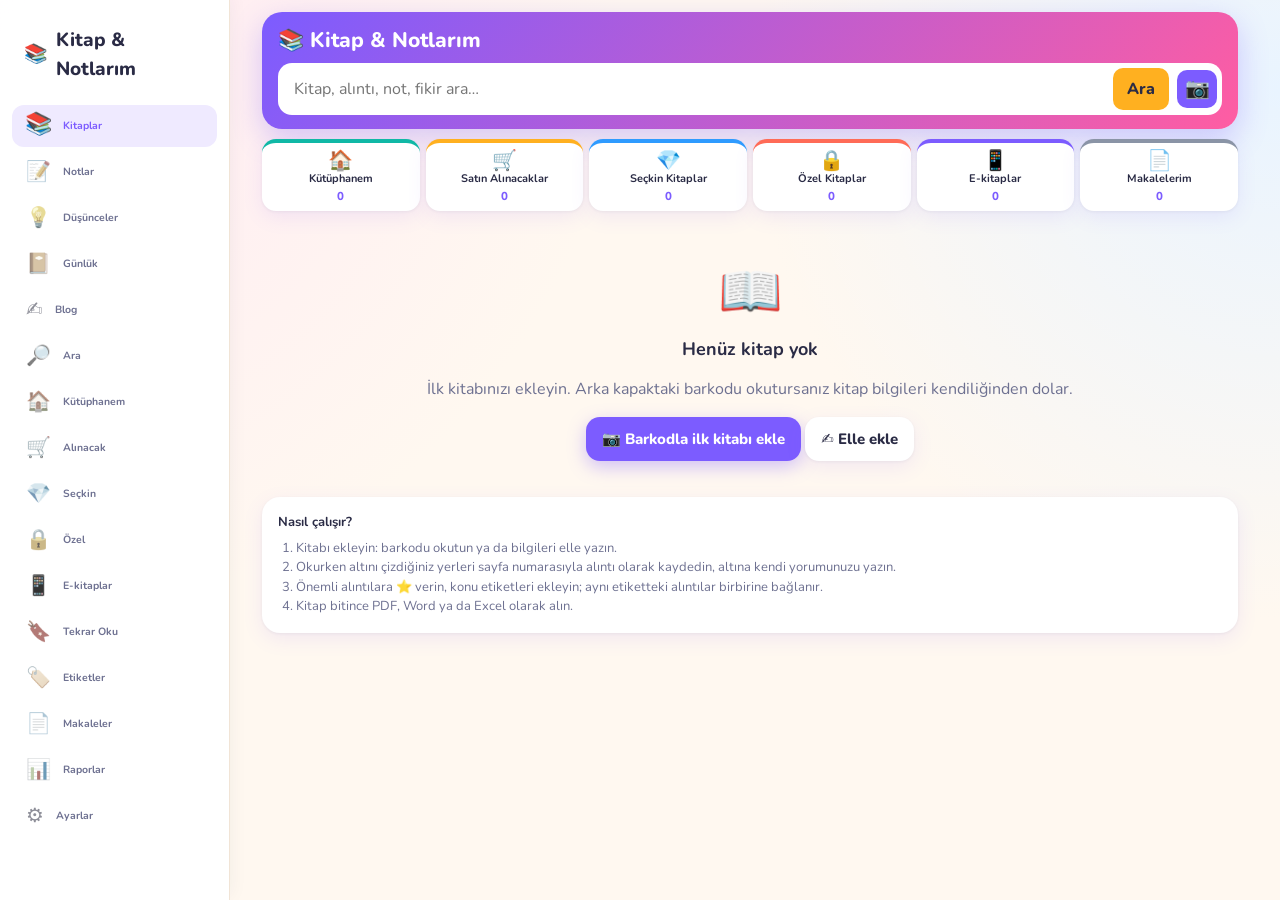
==== index.html @ 43c06e6c "3.4 önizleme: ana dal birleştirildi; kilitli bölümden çıkınca kilitle; lib sürüm ekleri düzeltildi, " ====
<!doctype html>
<html lang="tr">
<head>
  <meta charset="utf-8">
  <meta name="viewport" content="width=device-width, initial-scale=1, viewport-fit=cover">
  <title>Kitap &amp; Notlarım</title>
  <meta name="description" content="Kitaplardan alıntılarınızı sayfa numarasıyla saklayın; düşüncelerinizi ve günlüğünüzü yazın.">
  <meta name="theme-color" content="#7C5CFF">
  <link rel="manifest" href="manifest.webmanifest">
  <link rel="icon" href="icon.svg" type="image/svg+xml">
  <link rel="apple-touch-icon" href="icon-192.png">
  <meta name="apple-mobile-web-app-capable" content="yes">
  <meta name="apple-mobile-web-app-title" content="Kitap &amp; Notlarım">
  <meta name="mobile-web-app-capable" content="yes">
  <link rel="preconnect" href="https://fonts.googleapis.com">
  <link rel="preconnect" href="https://fonts.gstatic.com" crossorigin>
  <link href="https://fonts.googleapis.com/css2?family=Nunito:wght@400;600;700;800&family=Lora:ital,wght@0,400;0,600;1,400&display=swap" rel="stylesheet">
  <link rel="stylesheet" href="styles.css?v=3.4">
</head>
<body>
  <div id="app">
    <nav class="nav" id="nav">
      <div class="nav-brand"><span class="logo">📚</span> Kitap &amp; Notlarım</div>
      <a href="#/" data-nav="home"><span class="ni">📚</span><span>Kitaplar</span></a>
      <a href="#/thoughts" data-nav="thoughts"><span class="ni">💡</span><span>Düşünceler</span></a>
      <a href="#/journal" data-nav="journal"><span class="ni">📔</span><span>Günlük</span></a>
      <a href="#/search" data-nav="search"><span class="ni">🔎</span><span>Ara</span></a>
      <a href="#/more" data-nav="more" class="mob-only"><span class="ni">☰</span><span>Diğer</span><b class="nav-badge" hidden></b></a>
      <a href="#/reread" data-nav="reread" class="desk-only"><span class="ni">🔖</span><span>Tekrar Oku</span><b class="nav-badge" hidden></b></a>
      <a href="#/tags" data-nav="tags" class="desk-only"><span class="ni">🏷️</span><span>Etiketler</span></a>
      <a href="#/settings" data-nav="settings" class="desk-only"><span class="ni">⚙️</span><span>Ayarlar</span></a>
    </nav>
    <main id="view" tabindex="-1"></main>
  </div>
  <div id="modal-root"></div>
  <div id="toast" role="status" aria-live="polite"></div>
  <div id="print-area"></div>
  <script type="module" src="app.js?v=3.4"></script>
  <script>
    // Güvenlik ağı: uygulama birkaç saniye içinde açılamazsa (ör. bozuk önbellek) onarma düğmesi göster.
    (function () {
      var errs = [];
      // Yalnızca uygulama dosyalarını (önbellek + servis çalışanı) siler; notlar (IndexedDB) silinmez.
      window.__knRepair = function () {
        var p = [];
        if ('serviceWorker' in navigator) p.push(navigator.serviceWorker.getRegistrations().then(function (rs) { return Promise.all(rs.map(function (r) { return r.unregister(); })); }));
        if (window.caches) p.push(caches.keys().then(function (ks) { return Promise.all(ks.map(function (k) { return caches.delete(k); })); }));
        Promise.all(p).catch(function () {}).then(function () { location.replace(location.pathname + '?r=' + Date.now() + location.hash); });
      };
      window.addEventListener('error', function (e) { errs.push((e.message || (e.target && (e.target.src || e.target.href)) || 'hata')); }, true);
      window.addEventListener('unhandledrejection', function (e) { errs.push(String(e.reason && (e.reason.message || e.reason))); });
      setTimeout(function () {
        if (window.__knStarted) return;
        var v = document.getElementById('view');
        v.innerHTML = '<div class="empty"><div class="e">🛠️</div><h3>Uygulama açılamadı</h3>' +
          '<p>Büyük ihtimalle telefondaki eski dosyalar yenileriyle karıştı. Aşağıdaki düğme yalnızca uygulama dosyalarını yeniden indirir; <b>notlarınız silinmez</b>.</p>' +
          '<button class="btn primary" id="kn-repair">🔄 Onar ve yeniden aç</button>' +
          (errs.length ? '<p class="small muted" style="margin-top:14px;word-break:break-word">Ayrıntı: ' + errs.slice(0, 3).join(' · ').replace(/</g, '&lt;') + '</p>' : '') + '</div>';
        document.getElementById('kn-repair').onclick = window.__knRepair;
      }, 6000);
    })();
  </script>
</body>
</html>
---- styles.css ----
:root {
  --bg: #FFF8F0;
  --bg2: #FFF1E3;
  --card: #FFFFFF;
  --ink: #2A2B45;
  --muted: #6E7191;
  --line: #F1E4D6;
  --violet: #7C5CFF;
  --violet-soft: #EFEAFF;
  --pink: #FF5DA2;
  --pink-soft: #FFE8F2;
  --coral: #FF6B57;
  --coral-soft: #FFECE8;
  --teal: #10B8A6;
  --teal-soft: #E1F8F5;
  --sun: #FFB020;
  --sun-soft: #FFF4DC;
  --sky: #2F9BFF;
  --sky-soft: #E4F2FF;
  --danger: #E5484D;
  --radius: 18px;
  --shadow: 0 6px 20px rgba(124, 92, 255, .10), 0 1px 3px rgba(42, 43, 69, .06);
  --nav-h: 66px;
  color-scheme: light;
}

* { box-sizing: border-box; }
[hidden] { display: none !important; }
html, body { margin: 0; }
body {
  background: var(--bg);
  background-image: radial-gradient(circle at 0% 0%, #FFE9F3 0, transparent 40%), radial-gradient(circle at 100% 10%, #E9F4FF 0, transparent 35%);
  background-attachment: fixed;
  color: var(--ink);
  font-family: 'Nunito', system-ui, -apple-system, 'Segoe UI', Roboto, sans-serif;
  font-size: 16px;
  line-height: 1.5;
  -webkit-tap-highlight-color: transparent;
}
a { color: var(--violet); }
button, input, select, textarea { font: inherit; color: inherit; }
h1, h2, h3 { line-height: 1.2; margin: 0; }

#view { padding: 0 16px calc(var(--nav-h) + 90px + env(safe-area-inset-bottom)); max-width: 980px; margin: 0 auto; outline: none; }

/* ---------- Navigasyon ---------- */
.nav {
  position: fixed; left: 0; right: 0; bottom: 0; z-index: 30;
  display: flex; justify-content: space-around; align-items: stretch;
  height: calc(var(--nav-h) + env(safe-area-inset-bottom));
  padding-bottom: env(safe-area-inset-bottom);
  background: rgba(255, 255, 255, .96); backdrop-filter: blur(10px);
  border-top: 1px solid var(--line);
  box-shadow: 0 -4px 18px rgba(42, 43, 69, .06);
}
.nav a {
  flex: 1; display: flex; flex-direction: column; align-items: center; justify-content: center; gap: 1px;
  text-decoration: none; color: var(--muted); font-size: 11.5px; font-weight: 700; position: relative;
}
.nav a .ni { font-size: 22px; line-height: 1; filter: grayscale(.6); opacity: .8; transition: transform .15s; }
.nav a.active { color: var(--violet); }
.nav a.active .ni { filter: none; opacity: 1; transform: translateY(-2px) scale(1.1); }
.nav-brand { display: none; }
.nav-badge { position: absolute; top: 7px; left: 54%; background: var(--coral); color: #fff; border-radius: 10px; font-size: 10.5px; padding: 0 6px; line-height: 17px; }

@media (min-width: 900px) {
  .nav { top: 0; right: auto; width: 230px; height: auto; flex-direction: column; justify-content: flex-start; border-top: 0; border-right: 1px solid var(--line); padding: 20px 12px; gap: 4px; }
  .nav-brand { display: flex; align-items: center; gap: 8px; font-weight: 800; font-size: 19px; padding: 6px 12px 18px; color: var(--ink); }
  .nav a { flex: 0; flex-direction: row; justify-content: flex-start; gap: 12px; font-size: 15px; padding: 11px 14px; border-radius: 12px; }
  .nav a.active { background: var(--violet-soft); }
  .nav a .ni { font-size: 20px; }
  .nav-badge { position: static; margin-left: auto; }
  #view { margin-left: 230px; padding: 0 32px 60px; max-width: 1040px; }
  .fab { bottom: 32px !important; }
}

/* ---------- Üst başlık ---------- */
.topbar { display: flex; align-items: center; gap: 10px; padding: 18px 0 12px; }
.topbar h1 { font-size: 26px; font-weight: 800; flex: 1; min-width: 0; }
.topbar .back { width: 42px; height: 42px; border-radius: 50%; border: 0; background: var(--card); box-shadow: var(--shadow); font-size: 20px; cursor: pointer; flex: none; }
.hero {
  margin: 14px 0 14px; padding: 20px 18px; border-radius: 24px; color: #fff;
  background: linear-gradient(130deg, var(--violet) 0%, var(--pink) 100%);
  box-shadow: 0 10px 30px rgba(124, 92, 255, .30);
}
.hero h1 { font-size: 25px; font-weight: 800; }
.hero p { margin: 4px 0 14px; opacity: .92; font-size: 14.5px; }
.searchbar { display: flex; gap: 8px; background: #fff; border-radius: 14px; padding: 5px 5px 5px 14px; align-items: center; }
.searchbar input { flex: 1; border: 0; outline: none; background: transparent; font-size: 16px; min-width: 0; color: var(--ink); }
.searchbar button { border: 0; background: var(--sun); color: var(--ink); font-weight: 800; border-radius: 10px; padding: 9px 14px; cursor: pointer; }

.stats { display: grid; grid-template-columns: repeat(3, 1fr); gap: 10px; margin-bottom: 14px; }
.stat { background: var(--card); border-radius: 16px; padding: 12px; box-shadow: var(--shadow); text-align: center; }
.stat b { display: block; font-size: 22px; font-weight: 800; }
.stat span { font-size: 12.5px; color: var(--muted); font-weight: 700; }
.stat:nth-child(1) b { color: var(--violet); }
.stat:nth-child(2) b { color: var(--coral); }
.stat:nth-child(3) b { color: var(--teal); }

/* ---------- Bölümler ---------- */
.section-title { display: flex; align-items: center; gap: 8px; font-size: 17px; font-weight: 800; margin: 22px 0 10px; }
.section-title .count { background: var(--violet-soft); color: var(--violet); font-size: 12.5px; border-radius: 20px; padding: 1px 9px; }

.banner { display: flex; gap: 12px; align-items: center; padding: 12px 14px; border-radius: 16px; margin: 10px 0; font-weight: 600; font-size: 14.5px; }
.banner.sun { background: var(--sun-soft); border: 1px solid #FFE1A3; }
.banner.coral { background: var(--coral-soft); border: 1px solid #FFCFC6; }
.banner.teal { background: var(--teal-soft); border: 1px solid #B6EEE7; }
.banner .grow { flex: 1; }

/* ---------- Kitap kartları ---------- */
.book-grid { display: grid; grid-template-columns: repeat(auto-fill, minmax(150px, 1fr)); gap: 14px; }
.book-card { background: var(--card); border-radius: var(--radius); box-shadow: var(--shadow); overflow: hidden; text-decoration: none; color: inherit; display: flex; flex-direction: column; transition: transform .15s; }
.book-card:active { transform: scale(.98); }
.book-card .bc-body { padding: 10px 12px 12px; }
.book-card .bc-title { font-weight: 800; font-size: 14.5px; line-height: 1.25; display: -webkit-box; -webkit-line-clamp: 2; -webkit-box-orient: vertical; overflow: hidden; }
.book-card .bc-author { color: var(--muted); font-size: 12.5px; margin-top: 2px; white-space: nowrap; overflow: hidden; text-overflow: ellipsis; }
.book-card .bc-foot { display: flex; justify-content: space-between; align-items: center; margin-top: 8px; font-size: 12px; font-weight: 700; color: var(--muted); }

.cover { aspect-ratio: 3 / 4; width: 100%; display: flex; align-items: flex-end; padding: 12px; color: #fff; font-family: 'Lora', serif; font-weight: 600; font-size: 15px; line-height: 1.25; position: relative; overflow: hidden; }
.cover img { position: absolute; inset: 0; width: 100%; height: 100%; object-fit: cover; }
.cover::before { content: ''; position: absolute; left: 10px; top: 0; bottom: 0; width: 3px; background: rgba(255, 255, 255, .35); }
.cover span { position: relative; text-shadow: 0 1px 4px rgba(0, 0, 0, .2); display: -webkit-box; -webkit-line-clamp: 4; -webkit-box-orient: vertical; overflow: hidden; }

.progress { height: 7px; background: var(--line); border-radius: 6px; overflow: hidden; margin-top: 8px; }
.progress i { display: block; height: 100%; background: linear-gradient(90deg, var(--teal), var(--sky)); border-radius: 6px; }

/* ---------- Kitap detay ---------- */
.book-head { display: flex; gap: 16px; align-items: flex-start; margin: 4px 0 14px; }
.book-head .cover { width: 104px; flex: none; border-radius: 12px; box-shadow: var(--shadow); font-size: 12px; }
.book-head h2 { font-size: 21px; font-weight: 800; }
.book-head .sub { color: var(--muted); font-size: 14px; margin-top: 3px; }
.book-head .meta { font-size: 13px; color: var(--muted); margin-top: 6px; }

.status-pill { display: inline-flex; align-items: center; gap: 4px; padding: 3px 10px; border-radius: 20px; font-size: 12.5px; font-weight: 800; margin-top: 8px; }
.st-okunuyor { background: var(--teal-soft); color: #088B7D; }
.st-okunacak { background: var(--sun-soft); color: #A86A00; }
.st-bitti { background: var(--violet-soft); color: var(--violet); }

.tabs { display: flex; gap: 6px; overflow-x: auto; padding: 4px; margin: 6px -4px 14px; scrollbar-width: none; }
.tabs::-webkit-scrollbar { display: none; }
.tab { border: 0; background: var(--card); box-shadow: var(--shadow); border-radius: 30px; padding: 9px 16px; font-weight: 800; font-size: 14px; color: var(--muted); cursor: pointer; white-space: nowrap; flex: none; }
.tab.active { background: var(--violet); color: #fff; }
.tab .c { opacity: .75; margin-left: 4px; }

.row-actions { display: flex; gap: 8px; flex-wrap: wrap; margin: 8px 0 12px; }

/* ---------- Alıntı kartları ---------- */
.q-card { background: var(--card); border-radius: var(--radius); box-shadow: var(--shadow); padding: 14px 14px 12px; margin-bottom: 12px; border-left: 5px solid var(--violet); }
.q-card.k-tekrar { border-left-color: var(--coral); }
.q-card.s1 { border-left-color: #FFC94D; }
.q-card.s2 { border-left-color: var(--sun); }
.q-card.s3 { border-left-color: #FF8A00; background: linear-gradient(90deg, #FFF7E6, var(--card) 40%); }
.q-text { font-family: 'Lora', Georgia, serif; font-size: 16px; line-height: 1.6; white-space: pre-wrap; word-wrap: break-word; cursor: pointer; }
.q-text.clamp { display: -webkit-box; -webkit-line-clamp: 7; -webkit-box-orient: vertical; overflow: hidden; }
.q-ref { margin-top: 8px; font-size: 13px; color: var(--muted); display: flex; flex-wrap: wrap; gap: 6px; align-items: center; }
.q-book { font-weight: 800; color: var(--ink); text-decoration: none; }
.q-comment { margin-top: 8px; background: var(--sun-soft); border-radius: 10px; padding: 8px 10px; font-size: 14px; white-space: pre-wrap; word-wrap: break-word; }
.q-comment b { display: block; font-size: 12.5px; color: #A86A00; }
.q-comment.solo { margin-top: 0; font-size: 15px; }
.q-actions { display: flex; gap: 4px; margin-top: 8px; justify-content: flex-end; }
.q-actions button { border: 0; background: transparent; padding: 6px 9px; border-radius: 10px; cursor: pointer; font-size: 13.5px; font-weight: 700; color: var(--muted); }
.q-actions button:hover { background: var(--bg2); }
mark { background: #FFE27A; color: inherit; border-radius: 3px; padding: 0 1px; }

.badge { display: inline-flex; align-items: center; gap: 3px; padding: 2px 9px; border-radius: 20px; font-size: 12.5px; font-weight: 800; }
.badge.page { background: var(--violet-soft); color: var(--violet); }
.badge.kind-tekrar { background: var(--coral-soft); color: #C2361F; }
.badge.stars-b { background: var(--sun-soft); color: #A86A00; letter-spacing: -2px; padding-right: 11px; }
.badge.nb { background: var(--sky-soft); color: #1569C7; }
.badge.today { background: var(--teal); color: #fff; }
.chip { display: inline-flex; align-items: center; gap: 4px; padding: 3px 10px; border-radius: 20px; background: var(--teal-soft); color: #077468; font-size: 12.5px; font-weight: 700; text-decoration: none; border: 0; cursor: pointer; }
.chip.sel { background: var(--teal); color: #fff; }
.chip.x::after { content: '×'; font-size: 15px; margin-left: 2px; }

/* ---------- Butonlar ---------- */
.btn { display: inline-flex; align-items: center; justify-content: center; gap: 6px; border: 0; border-radius: 14px; padding: 11px 16px; font-weight: 800; font-size: 15px; cursor: pointer; text-decoration: none; background: var(--card); color: var(--ink); box-shadow: var(--shadow); }
.btn.primary { background: var(--violet); color: #fff; box-shadow: 0 6px 18px rgba(124, 92, 255, .35); }
.btn.pink { background: var(--pink); color: #fff; }
.btn.teal { background: var(--teal); color: #fff; }
.btn.sun { background: var(--sun); color: var(--ink); }
.btn.coral { background: var(--coral); color: #fff; }
.btn.danger { background: var(--coral-soft); color: var(--danger); box-shadow: none; }
.btn.ghost { background: transparent; box-shadow: none; color: var(--violet); }
.btn.sm { padding: 7px 12px; font-size: 13.5px; border-radius: 11px; }
.btn.block { width: 100%; }
.btn:disabled { opacity: .55; cursor: default; }
.fab { text-decoration: none; position: fixed; right: 18px; bottom: calc(var(--nav-h) + 18px + env(safe-area-inset-bottom)); z-index: 25; border: 0; border-radius: 22px; padding: 15px 20px; font-weight: 800; font-size: 16px; color: #fff; background: linear-gradient(130deg, var(--coral), var(--pink)); box-shadow: 0 10px 28px rgba(255, 93, 162, .45); cursor: pointer; }

/* ---------- Formlar ---------- */
.card { background: var(--card); border-radius: var(--radius); box-shadow: var(--shadow); padding: 16px; margin-bottom: 14px; }
.field { display: block; margin-bottom: 12px; }
.field > span { display: block; font-size: 13px; font-weight: 800; color: var(--muted); margin-bottom: 4px; }
.input, .field input, .field select, .field textarea {
  width: 100%; border: 2px solid var(--line); border-radius: 12px; padding: 10px 12px; background: #fff; font-size: 16px; outline: none; transition: border-color .15s;
}
.field textarea { resize: vertical; min-height: 90px; line-height: 1.5; }
.field textarea.serif { font-family: 'Lora', Georgia, serif; }
.input:focus, .field input:focus, .field select:focus, .field textarea:focus { border-color: var(--violet); }
.grid2 { display: grid; grid-template-columns: 1fr 1fr; gap: 0 10px; }
.grid3 { display: grid; grid-template-columns: 1fr 1fr 1fr; gap: 0 10px; }
.check { display: flex; align-items: center; gap: 10px; padding: 8px 0; font-weight: 600; cursor: pointer; }
.check input { width: 20px; height: 20px; accent-color: var(--violet); }
.seg { display: flex; background: var(--bg2); border-radius: 12px; padding: 4px; gap: 4px; }
.seg button { flex: 1; border: 0; background: transparent; padding: 8px 6px; border-radius: 9px; font-weight: 800; font-size: 13.5px; color: var(--muted); cursor: pointer; }
.seg button.on { background: #fff; color: var(--violet); box-shadow: 0 2px 6px rgba(0, 0, 0, .08); }
.stars { display: flex; gap: 4px; font-size: 26px; }
.stars button { border: 0; background: none; cursor: pointer; padding: 0; filter: grayscale(1); opacity: .35; }
.stars button.on { filter: none; opacity: 1; }
.hint { font-size: 13px; color: var(--muted); margin: 4px 0 10px; }
.tag-input { display: flex; flex-wrap: wrap; gap: 6px; border: 2px solid var(--line); border-radius: 12px; padding: 7px; background: #fff; }
.tag-input input { border: 0 !important; padding: 4px !important; flex: 1; min-width: 120px; outline: none; }
.tag-sugg { display: flex; flex-wrap: wrap; gap: 6px; margin-top: 6px; }
.tag-sugg .chip { background: var(--bg2); color: var(--muted); }

/* ---------- Modal / alt sayfa ---------- */
.modal-bg { position: fixed; inset: 0; background: rgba(42, 43, 69, .45); z-index: 50; display: flex; align-items: flex-end; justify-content: center; animation: fade .15s; }
.sheet { background: var(--bg); width: 100%; max-width: 640px; max-height: 94vh; overflow-y: auto; border-radius: 24px 24px 0 0; padding: 10px 16px calc(20px + env(safe-area-inset-bottom)); animation: up .2s ease-out; }
.sheet::before { content: ''; display: block; width: 44px; height: 5px; border-radius: 4px; background: #E2D5C6; margin: 0 auto 10px; }
.sheet-head { display: flex; align-items: center; gap: 10px; margin-bottom: 12px; }
.sheet-head h3 { flex: 1; font-size: 19px; font-weight: 800; }
.sheet-head .x { border: 0; background: var(--card); width: 36px; height: 36px; border-radius: 50%; font-size: 18px; cursor: pointer; box-shadow: var(--shadow); }
.sheet-foot { display: flex; gap: 10px; margin-top: 14px; position: sticky; bottom: -20px; background: var(--bg); padding: 10px 0 4px; }
.sheet-foot .btn { flex: 1; }
@media (min-width: 700px) { .modal-bg { align-items: center; } .sheet { border-radius: 24px; } .sheet::before { display: none; } }
@keyframes up { from { transform: translateY(40px); opacity: 0; } to { transform: none; opacity: 1; } }
@keyframes fade { from { opacity: 0; } to { opacity: 1; } }

.choice-grid { display: grid; grid-template-columns: 1fr 1fr; gap: 10px; }
.choice { border: 0; border-radius: 18px; padding: 18px 12px; text-align: center; cursor: pointer; font-weight: 800; font-size: 15px; display: flex; flex-direction: column; gap: 6px; align-items: center; box-shadow: var(--shadow); }
.choice .e { font-size: 30px; }
.choice small { font-weight: 600; color: var(--muted); font-size: 12.5px; }
.choice.c1 { background: var(--violet-soft); }
.choice.c2 { background: var(--sky-soft); }
.choice.c3 { background: var(--sun-soft); }
.choice.c4 { background: var(--teal-soft); }
.choice.c5 { background: var(--pink-soft); }
.choice.c6 { background: var(--coral-soft); }

.thumbs { display: flex; gap: 8px; overflow-x: auto; padding: 4px 0; }
.thumbs img { height: 90px; border-radius: 10px; box-shadow: var(--shadow); }
.crop-wrap { background: #222; border-radius: 14px; overflow: hidden; height: 58vh; }
.crop-wrap img { display: block; max-width: 100%; }

.spinner { width: 42px; height: 42px; border-radius: 50%; border: 5px solid var(--violet-soft); border-top-color: var(--violet); animation: spin .8s linear infinite; margin: 18px auto; }
@keyframes spin { to { transform: rotate(360deg); } }
.loading-box { text-align: center; padding: 20px; font-weight: 700; color: var(--muted); }

#toast { position: fixed; left: 50%; bottom: calc(var(--nav-h) + 90px + env(safe-area-inset-bottom)); transform: translateX(-50%) translateY(20px); background: var(--ink); color: #fff; padding: 11px 18px; border-radius: 14px; font-weight: 700; font-size: 14.5px; opacity: 0; pointer-events: none; transition: all .2s; z-index: 80; max-width: calc(100vw - 32px); text-align: center; }
#toast.show { opacity: 1; transform: translateX(-50%); }

.empty { text-align: center; padding: 36px 20px; color: var(--muted); }
.empty .e { font-size: 52px; }
.empty h3 { color: var(--ink); margin: 8px 0 4px; font-size: 18px; }

.toc-list { list-style: none; padding: 0; margin: 0; }
.toc-list li { display: flex; justify-content: space-between; gap: 10px; padding: 9px 4px; border-bottom: 1px dashed var(--line); font-size: 15px; }
.toc-list li.l1 { font-weight: 800; }
.toc-list li .pg { color: var(--violet); font-weight: 800; white-space: nowrap; }
.toc-list li .qc { font-size: 11.5px; background: var(--coral-soft); color: var(--coral); border-radius: 10px; padding: 0 7px; margin-left: 6px; font-weight: 800; }

.summary { font-family: 'Lora', Georgia, serif; font-size: 16px; line-height: 1.7; }
.summary h3, .summary h2 { font-family: 'Nunito', sans-serif; font-weight: 800; color: var(--violet); font-size: 18px; margin: 18px 0 6px; }
.summary h4 { font-family: 'Nunito', sans-serif; font-size: 16px; margin: 14px 0 4px; }
.summary ul { padding-left: 20px; }

.info-list { display: grid; grid-template-columns: auto 1fr; gap: 6px 14px; font-size: 15px; }
.info-list dt { color: var(--muted); font-weight: 700; }
.info-list dd { margin: 0; font-weight: 600; word-break: break-word; }

.tag-cloud { display: flex; flex-wrap: wrap; gap: 8px; }
.tag-cloud a { text-decoration: none; padding: 7px 14px; border-radius: 20px; font-weight: 800; color: #fff; }
.group-head { display: flex; align-items: center; gap: 8px; margin: 18px 0 8px; font-weight: 800; }
.group-head a { text-decoration: none; color: var(--ink); }
.muted { color: var(--muted); }
.small { font-size: 13px; }
.mt { margin-top: 12px; }

/* ---------- Gezinme: telefon / masaüstü ---------- */
.desk-only { display: none !important; }
@media (min-width: 900px) { .desk-only { display: flex !important; } .mob-only { display: none !important; } }
.more-list { display: flex; flex-direction: column; gap: 10px; }
.more-list a, .more-list button { display: flex; align-items: center; gap: 12px; flex-wrap: wrap; background: var(--card); border: 0; border-radius: 16px; box-shadow: var(--shadow); padding: 16px; text-decoration: none; color: var(--ink); font-size: 16px; text-align: left; cursor: pointer; }
.more-list span { font-size: 24px; }
.more-list b { flex: 1; }
.more-list small { flex-basis: 100%; margin: -6px 0 0 36px; color: var(--muted); font-size: 13px; }
.more-list em { font-style: normal; color: var(--muted); font-size: 20px; }

/* ---------- Ana sayfa kısayolları ---------- */
.quick-links { display: grid; grid-template-columns: repeat(3, 1fr); gap: 10px; margin-bottom: 14px; }
.ql { display: flex; flex-direction: column; align-items: center; gap: 4px; padding: 12px 6px; border-radius: 16px; text-decoration: none; color: var(--ink); font-size: 24px; box-shadow: var(--shadow); text-align: center; }
.ql span { font-size: 12.5px; font-weight: 800; line-height: 1.2; }
.ql.c3 { background: var(--sun-soft); } .ql.c4 { background: var(--teal-soft); } .ql.c5 { background: var(--pink-soft); }

/* ---------- Barkod ---------- */
.scan-card .or { display: flex; align-items: center; gap: 10px; margin: 12px 0 8px; color: var(--muted); font-size: 13px; font-weight: 700; }
.scan-card .or::before, .scan-card .or::after { content: ''; flex: 1; height: 1px; background: var(--line); }
.qr-reader { background: #111; border-radius: 14px; overflow: hidden; min-height: 220px; color: #fff; }
.qr-reader video { width: 100% !important; display: block; }
.qr-reader .loading-box { color: #ccc; }
.banner.sky { background: var(--sky-soft); border: 1px solid #C2E0FF; text-decoration: none; color: inherit; }
.sm-input { padding: 7px 10px !important; font-size: 14px !important; border-radius: 11px !important; }
.sfilter { flex: 1; min-width: 230px; }

/* ---------- Yıldız seçici ---------- */
.star-pick { display: flex; align-items: center; gap: 4px; }
.star-pick button { border: 0; background: none; font-size: 28px; cursor: pointer; padding: 0 2px; filter: grayscale(1); opacity: .3; transition: transform .1s; }
.star-pick button.on { filter: none; opacity: 1; }
.star-pick button:active { transform: scale(1.2); }
.star-label { margin-left: 8px; font-weight: 800; color: #A86A00; font-size: 14px; }

/* ---------- Düşünceler ---------- */
.card.quick { padding: 12px; }
.card.quick textarea { width: 100%; border: 0; outline: none; resize: vertical; font-family: 'Lora', Georgia, serif; font-size: 16px; line-height: 1.5; background: transparent; min-height: 70px; }
.quick-foot { display: flex; gap: 8px; align-items: center; flex-wrap: wrap; border-top: 1px dashed var(--line); padding-top: 8px; }
.quick-foot > span { flex: 1; min-width: 140px; }
.nb-row { display: flex; gap: 8px; overflow-x: auto; padding: 4px 2px 10px; scrollbar-width: none; }
.nb-row::-webkit-scrollbar { display: none; }
.nb-chip { flex: none; border: 0; background: var(--card); box-shadow: var(--shadow); border-radius: 20px; padding: 8px 14px; font-weight: 800; font-size: 13.5px; color: var(--muted); cursor: pointer; white-space: nowrap; }
.nb-chip small { opacity: .7; margin-left: 2px; }
.nb-chip.on { background: var(--sky); color: #fff; }
.nb-chip.add { background: transparent; box-shadow: none; border: 2px dashed var(--line); }
.nb-item { display: flex; align-items: center; gap: 8px; padding: 8px 0; border-bottom: 1px dashed var(--line); }
.nb-item span:first-child { flex: 1; font-weight: 700; }
.t-card { background: var(--card); border-radius: var(--radius); box-shadow: var(--shadow); padding: 14px 14px 12px; margin-bottom: 12px; border-left: 5px solid var(--sky); }
.t-card.s1, .t-head.s1 { border-left-color: #FFC94D; } .t-card.s2, .t-head.s2 { border-left-color: var(--sun); } .t-card.s3, .t-head.s3 { border-left-color: #FF8A00; }
.t-link { text-decoration: none; color: inherit; display: block; }
.t-title { font-weight: 800; font-size: 16.5px; line-height: 1.35; }
.t-prev { font-family: 'Lora', Georgia, serif; color: var(--ink); opacity: .85; margin-top: 6px; font-size: 15px; white-space: pre-wrap; word-wrap: break-word; }
.t-head { background: var(--card); border-radius: var(--radius); box-shadow: var(--shadow); padding: 16px; border-left: 5px solid var(--sky); margin-bottom: 14px; }
.t-head h2 { font-size: 20px; font-weight: 800; }
.timeline { position: relative; margin: 0 0 14px 8px; padding-left: 18px; border-left: 3px solid var(--sky-soft); }
.tl-item { position: relative; background: var(--card); border-radius: 14px; box-shadow: var(--shadow); padding: 12px 14px 6px; margin-bottom: 12px; }
.tl-item::before { content: ''; position: absolute; left: -27px; top: 16px; width: 13px; height: 13px; border-radius: 50%; background: var(--sky); border: 3px solid var(--bg); }
.tl-time { font-size: 13px; font-weight: 800; color: #1569C7; }
.tl-text { font-family: 'Lora', Georgia, serif; font-size: 16px; line-height: 1.6; white-space: pre-wrap; word-wrap: break-word; margin-top: 4px; }
.rel-head { font-size: 12.5px; color: var(--muted); margin: 14px 0 4px; }

/* ---------- Günlük ---------- */
.day-nav { display: flex; align-items: center; gap: 8px; margin-bottom: 12px; }
.day-nav .btn { font-size: 20px; padding: 6px 14px; }
.day-nav .btn.disabled { opacity: .4; pointer-events: none; }
.day-title { flex: 1; text-align: center; display: flex; flex-direction: column; align-items: center; gap: 2px; font-size: 16px; }
.mood-card { padding: 12px 14px; }
.moods { display: flex; justify-content: space-between; gap: 4px; margin-top: 8px; }
.moods button { flex: 1; border: 2px solid transparent; background: var(--bg2); border-radius: 14px; padding: 8px 2px 6px; font-size: 26px; cursor: pointer; display: flex; flex-direction: column; align-items: center; line-height: 1.1; }
.moods button small { font-size: 10.5px; font-weight: 700; color: var(--muted); margin-top: 3px; }
.moods button.on { border-color: var(--violet); background: var(--violet-soft); }
.prompt-grid { display: grid; grid-template-columns: repeat(auto-fill, minmax(150px, 1fr)); gap: 8px; }
.prompt-btn { border: 0; background: var(--card); box-shadow: var(--shadow); border-radius: 14px; padding: 12px 10px; font-weight: 800; font-size: 14px; color: var(--ink); cursor: pointer; display: flex; align-items: center; gap: 8px; text-align: left; line-height: 1.25; }
.prompt-btn span { font-size: 22px; }
.prompt-btn:active { transform: scale(.97); }
.prompt-btn.add { background: transparent; box-shadow: none; border: 2px dashed var(--line); color: var(--muted); }
.pe-preview { display: flex; align-items: center; gap: 10px; background: var(--card); box-shadow: var(--shadow); border-radius: 14px; padding: 12px 14px; margin-bottom: 14px; font-size: 15px; }
.pe-preview span { font-size: 26px; }
.emoji-grid { display: grid; grid-template-columns: repeat(auto-fill, minmax(42px, 1fr)); gap: 6px; margin-top: 10px; }
.emoji-grid button { border: 2px solid transparent; background: var(--card); border-radius: 10px; font-size: 22px; padding: 4px 0; cursor: pointer; }
.emoji-grid button.on { border-color: var(--violet); background: var(--violet-soft); }
.nb-item.dim span:first-child { opacity: .45; text-decoration: line-through; }
.day-page { background: #FFFDF8; border-radius: var(--radius); box-shadow: var(--shadow); padding: 18px 16px; background-image: repeating-linear-gradient(transparent 0 31px, #F3EADF 31px 32px); }
.day-page h2 { font-family: 'Lora', Georgia, serif; font-size: 20px; margin-bottom: 10px; }
.moment { padding: 6px 0 12px; }
.moment + .moment { border-top: 1px dashed #E8DCCD; padding-top: 12px; }
.m-head { display: flex; align-items: center; gap: 8px; }
.m-time { background: var(--violet); color: #fff; font-weight: 800; font-size: 12.5px; border-radius: 8px; padding: 1px 7px; }
.m-label { flex: 1; font-weight: 800; font-size: 14.5px; }
.m-act button { border: 0; background: none; cursor: pointer; font-size: 15px; padding: 4px 6px; border-radius: 8px; }
.m-text { font-family: 'Lora', Georgia, serif; font-size: 16.5px; line-height: 1.65; white-space: pre-wrap; word-wrap: break-word; margin-top: 4px; }
.m-text.clamp3 { display: -webkit-box; -webkit-line-clamp: 3; -webkit-box-orient: vertical; overflow: hidden; }
.m-photos { display: flex; flex-wrap: wrap; gap: 8px; margin-top: 8px; }
.m-photos img { width: 120px; height: 120px; object-fit: cover; border-radius: 12px; cursor: pointer; box-shadow: var(--shadow); }
.m-photos.edit .ph { position: relative; }
.m-photos.edit img { width: 88px; height: 88px; }
.m-photos.edit button { position: absolute; top: -6px; right: -6px; width: 24px; height: 24px; border-radius: 50%; border: 0; background: var(--danger); color: #fff; font-weight: 800; cursor: pointer; }
.m-hit { display: block; text-decoration: none; color: inherit; }
.photo-full { width: 100%; border-radius: 12px; display: block; }
.sheet.wide { max-width: 900px; }
.cal { padding: 12px; }
.cal-grid { display: grid; grid-template-columns: repeat(7, 1fr); gap: 4px; }
.cal-grid.head span { text-align: center; font-size: 12px; font-weight: 800; color: var(--muted); padding-bottom: 4px; }
.cal-d { aspect-ratio: 1; border-radius: 12px; display: flex; flex-direction: column; align-items: center; justify-content: center; text-decoration: none; color: var(--ink); font-size: 14px; background: var(--bg2); }
.cal-d b { font-weight: 700; }
.cal-d i { font-style: normal; font-size: 16px; line-height: 1; }
.cal-d i.dot { width: 7px; height: 7px; border-radius: 50%; background: var(--violet); margin-top: 3px; }
.cal-d.has { background: var(--violet-soft); }
.cal-d.has b { color: var(--violet); font-weight: 800; }
.cal-d.today { outline: 2px solid var(--teal); }
.cal-d.future { color: #C9BBAA; background: transparent; }

/* ---------- PIN kilidi ---------- */
.lock-screen { text-align: center; padding: 40px 0 20px; }
.lock-ico { font-size: 54px; }
.lock-screen h2 { font-size: 22px; margin: 8px 0 2px; }
.pin-box { max-width: 300px; margin: 16px auto 0; }
.pin-label { font-weight: 800; color: var(--muted); font-size: 14px; min-height: 20px; text-align: center; }
.pin-dots { display: flex; justify-content: center; gap: 16px; margin: 12px 0 6px; }
.pin-dots i { width: 16px; height: 16px; border-radius: 50%; border: 2px solid var(--violet); }
.pin-dots i.on { background: var(--violet); }
.pin-err { color: var(--danger); font-weight: 700; min-height: 20px; text-align: center; }
.pin-pad { display: grid; grid-template-columns: repeat(3, 1fr); gap: 12px; margin-top: 10px; }
.pin-pad button { height: 62px; border-radius: 50%; border: 0; background: var(--card); box-shadow: var(--shadow); font-size: 24px; font-weight: 800; cursor: pointer; color: var(--ink); }
.pin-pad button:active { background: var(--violet-soft); }
.shake { animation: shake .35s; }
@keyframes shake { 0%, 100% { transform: none; } 25% { transform: translateX(-8px); } 75% { transform: translateX(8px); } }
.rec-code { font-family: ui-monospace, Consolas, monospace; font-size: 30px; font-weight: 800; letter-spacing: 3px; text-align: center; background: var(--violet-soft); color: var(--violet); border-radius: 14px; padding: 16px; margin: 12px 0; user-select: all; }

/* ---------- Güncelleme çubuğu ---------- */
#update-bar { position: fixed; left: 50%; transform: translateX(-50%); top: calc(10px + env(safe-area-inset-top)); z-index: 90; background: var(--ink); color: #fff; border-radius: 16px; padding: 8px 8px 8px 16px; display: flex; align-items: center; gap: 10px; font-weight: 700; box-shadow: 0 10px 30px rgba(0, 0, 0, .25); max-width: calc(100vw - 32px); }
#update-bar .x { border: 0; background: transparent; color: #fff; font-size: 16px; cursor: pointer; padding: 4px 6px; }

.steps { padding-left: 20px; }
.steps li { margin: 3px 0; }
.prose h3 { font-size: 19px; margin: 0 0 8px; } .prose h4 { margin: 16px 0 4px; color: var(--violet); } .prose p { margin: 4px 0; }

/* ---------- Yazdırma ---------- */
#print-area { display: none; }
@media print {
  body.printing #app, body.printing #modal-root, body.printing #toast { display: none !important; }
  body.printing #print-area { display: block; }
  body { background: #fff !important; }
  @page { margin: 18mm 16mm; }
}
.print-doc { font-family: 'Lora', Georgia, serif; color: #111; font-size: 11.5pt; line-height: 1.55; }
.print-doc h1 { font-size: 24pt; margin: 0 0 4pt; }
.print-doc h2 { font-family: 'Nunito', sans-serif; font-size: 15pt; color: #5B3FE0; border-bottom: 2px solid #E8E1FF; padding-bottom: 3pt; margin: 18pt 0 8pt; }
.print-doc h3, .print-doc h4 { font-family: 'Nunito', sans-serif; font-size: 12.5pt; margin: 12pt 0 4pt; }
.pd-sub { font-style: italic; margin: 0; }
.pd-meta { color: #555; font-size: 10pt; margin: 2pt 0; font-family: 'Nunito', sans-serif; }
.pd-head { border-bottom: 3px solid #7C5CFF; padding-bottom: 8pt; margin-bottom: 8pt; }
.pd-q { break-inside: avoid; margin: 0 0 12pt; }
.pd-q blockquote { margin: 0; padding: 2pt 0 2pt 12pt; border-left: 3px solid #7C5CFF; }
.pd-ref { margin: 3pt 0 0 15pt; font-size: 9.5pt; color: #444; font-family: 'Nunito', sans-serif; }
.pd-ref sup { color: #7C5CFF; font-weight: 700; }
.pd-stars { color: #B7791F; }
.pd-thought { break-inside: avoid; margin: 0 0 14pt; }
.pd-part { margin: 4pt 0 6pt; }
.pd-time { color: #7C5CFF; font-family: 'Nunito', sans-serif; font-size: 9.5pt; font-weight: 700; }
.pd-day { break-inside: auto; }
.pd-moment { break-inside: avoid; margin: 0 0 10pt; }
.pd-mhead { margin: 0; font-family: 'Nunito', sans-serif; font-size: 10.5pt; }
.pd-photos { display: flex; flex-wrap: wrap; gap: 6pt; }
.pd-photos img { max-width: 48%; max-height: 220pt; border-radius: 4pt; }
.pd-comment { margin: 3pt 0 0 15pt; font-size: 10pt; background: #FFF6E0; padding: 4pt 6pt; border-radius: 4pt; }
.pd-tags { margin: 2pt 0 0 15pt; font-size: 9pt; color: #0A8A7C; font-family: 'Nunito', sans-serif; }
.pd-toc { list-style: none; padding: 0; }
.pd-toc li { display: flex; justify-content: space-between; border-bottom: 1px dotted #bbb; padding: 2pt 0; }
.pd-foot { margin-top: 20pt; font-size: 9.5pt; color: #444; border-top: 1px solid #ddd; padding-top: 6pt; font-family: 'Nunito', sans-serif; }

/* ---------- 2.3: Not Defteri, Alışveriş, Ayarlar, tam ekran barkod ---------- */
.nav.n7 a { font-size: 10.5px; }
.nav.n7 a .ni { font-size: 20px; }
@media (max-width: 380px) { .nav a { font-size: 10px; letter-spacing: -.2px; } }
.nb-grid { display: grid; grid-template-columns: repeat(auto-fill, minmax(150px, 1fr)); gap: 12px; margin-bottom: 8px; }
.nb-card { display: flex; flex-direction: column; gap: 4px; background: var(--card); border: 0; border-radius: var(--radius); box-shadow: var(--shadow); padding: 16px 14px; text-decoration: none; color: var(--ink); text-align: left; cursor: pointer; font: inherit; border-top: 5px solid var(--sky); }
.nb-card .nb-e { font-size: 30px; line-height: 1; }
.nb-card b { font-size: 15.5px; }
.nb-card small { color: var(--muted); font-weight: 700; font-size: 12.5px; }
.nb-card.shop { border-top-color: var(--teal); }
.nb-card.add { background: transparent; box-shadow: none; border: 2px dashed var(--line); color: var(--muted); }
.note-card { background: var(--card); border-radius: var(--radius); box-shadow: var(--shadow); padding: 14px; margin-bottom: 12px; border-left: 5px solid var(--sky); cursor: pointer; }
.note-card:active { transform: scale(.99); }
.shop-cat { padding: 12px 14px; }
.shop-head { display: flex; align-items: center; gap: 8px; font-size: 16px; }
.shop-head b { flex: 1; }
.shop-head .count { background: var(--teal-soft); color: #077468; font-size: 12.5px; border-radius: 20px; padding: 1px 9px; font-weight: 800; }
.shop-list { list-style: none; padding: 0; margin: 8px 0; }
.shop-list li { display: flex; align-items: center; gap: 8px; border-bottom: 1px dashed var(--line); }
.shop-list label { flex: 1; display: flex; align-items: center; gap: 10px; padding: 9px 2px; cursor: pointer; font-size: 15.5px; }
.shop-list input { width: 22px; height: 22px; accent-color: var(--teal); flex: none; }
.shop-list li.done span { text-decoration: line-through; color: var(--muted); }
.shop-list .x { border: 0; background: none; color: var(--muted); font-size: 20px; cursor: pointer; padding: 4px 8px; }
.shop-add { display: flex; gap: 8px; }
.shop-add input { flex: 1; border: 2px solid var(--line); border-radius: 11px; padding: 8px 10px; font-size: 15px; outline: none; background: #fff; min-width: 0; }
.shop-add input:focus { border-color: var(--teal); }
.set-group { font-size: 13px; font-weight: 800; color: var(--muted); text-transform: uppercase; letter-spacing: .5px; margin: 18px 4px 8px; }
.order-row { display: flex; align-items: center; gap: 6px; border-bottom: 1px dashed var(--line); padding: 4px 0; }
.order-row:last-of-type { border-bottom: 0; }
details.guide { padding: 0; }
details.guide summary { padding: 14px 16px; font-weight: 800; font-size: 16px; cursor: pointer; list-style: none; display: flex; gap: 10px; align-items: center; }
details.guide summary::-webkit-details-marker { display: none; }
details.guide summary::after { content: '›'; margin-left: auto; color: var(--muted); font-size: 20px; transition: transform .15s; }
details.guide[open] summary::after { transform: rotate(90deg); }
details.guide .prose { padding: 0 16px 14px; font-size: 15px; }
details.guide .prose ul, details.guide .prose ol { padding-left: 20px; }
.prose table { border-collapse: collapse; width: 100%; font-size: 14px; } .prose td, .prose th { border-bottom: 1px solid var(--line); padding: 6px 4px; text-align: left; vertical-align: top; }
.prose .box { border: 1px solid var(--line); border-radius: 12px; padding: 10px 12px; margin: 10px 0; background: var(--bg2); }
.prose h3 { font-size: 17px; margin: 18px 0 4px; color: var(--violet); }
/* Tam ekran barkod */
.modal-bg.full { align-items: stretch; background: #000; }
.sheet.full { max-width: none; max-height: none; height: 100%; border-radius: 0; background: #000; color: #fff; padding: calc(8px + env(safe-area-inset-top)) 0 calc(10px + env(safe-area-inset-bottom)); display: flex; flex-direction: column; animation: fade .15s; }
.sheet.full::before { display: none; }
.sheet.full .sheet-head { padding: 0 12px; margin-bottom: 8px; }
.sheet.full .sheet-head h3 { color: #fff; }
.sheet.full .sheet-head .x { background: rgba(255, 255, 255, .15); color: #fff; box-shadow: none; }
.sheet.full .sheet-body { flex: 1; display: flex; flex-direction: column; min-height: 0; }
.scan-stage { position: relative; flex: 1; overflow: hidden; background: #000; }
.scan-stage video, .scan-lib video { position: absolute; inset: 0; width: 100% !important; height: 100% !important; object-fit: cover; }
.scan-lib { position: absolute; inset: 0; }
.scan-lib > div, .scan-lib canvas { display: none !important; }
.scan-guide { position: absolute; inset: 0; display: flex; align-items: center; justify-content: center; pointer-events: none; }
.scan-guide i { width: 78%; max-width: 420px; height: 26%; max-height: 190px; border: 3px solid rgba(255, 255, 255, .85); border-radius: 18px; box-shadow: 0 0 0 9999px rgba(0, 0, 0, .25); }
.scan-guide i::after { content: ''; display: block; height: 2px; background: #ff4d4d; margin-top: 48%; opacity: .8; animation: scanline 1.6s ease-in-out infinite alternate; }
@keyframes scanline { from { transform: translateY(-40px); } to { transform: translateY(40px); } }
.scan-tip { position: absolute; left: 12px; right: 12px; bottom: 16px; text-align: center; background: rgba(0, 0, 0, .55); padding: 8px 12px; border-radius: 12px; font-weight: 700; font-size: 14.5px; }
.scan-bar { display: flex; gap: 8px; padding: 10px 12px 0; }
.scan-bar .btn { flex: 1; background: rgba(255, 255, 255, .14); color: #fff; box-shadow: none; }
.scan-bar .btn.primary { background: var(--sun); color: var(--ink); }
.more-list em { order: 1; }
.more-list small { order: 2; }

/* ---------- 3.0: Kitap listeleri ---------- */
.list-tabs { display: flex; gap: 8px; overflow-x: auto; padding: 4px 2px 12px; scrollbar-width: none; }
.list-tabs::-webkit-scrollbar { display: none; }
.list-tab { flex: none; text-decoration: none; color: var(--muted); background: var(--card); box-shadow: var(--shadow); border-radius: 20px; padding: 8px 14px; font-weight: 800; font-size: 13.5px; white-space: nowrap; }
.list-tab small { opacity: .7; }
.list-tab.on { background: var(--violet); color: #fff; }
.list-card { display: flex; flex-wrap: wrap; align-items: stretch; background: var(--card); border-radius: var(--radius); box-shadow: var(--shadow); margin-bottom: 12px; overflow: hidden; }
.lc-order { display: flex; flex-direction: column; align-items: center; justify-content: center; gap: 4px; padding: 8px 6px; background: var(--bg2); min-width: 46px; }
.lc-order b { font-size: 18px; color: var(--violet); }
.lc-order .btn { padding: 2px 8px; font-size: 12px; box-shadow: none; }
.lc-main { flex: 1; min-width: 0; display: flex; gap: 12px; padding: 12px; text-decoration: none; color: inherit; }
.thumb { width: 54px; height: 76px; flex: none; border-radius: 8px; overflow: hidden; position: relative; display: flex; align-items: flex-end; padding: 5px; color: #fff; font-family: 'Lora', serif; font-weight: 600; font-size: 13px; box-shadow: var(--shadow); }
.thumb img { position: absolute; inset: 0; width: 100%; height: 100%; object-fit: cover; }
.thumb.art-thumb { background: var(--sky-soft); align-items: center; justify-content: center; font-size: 26px; }
.lc-body { min-width: 0; flex: 1; }
.lc-title { font-weight: 800; font-size: 15.5px; line-height: 1.3; }
.lc-sub { color: var(--muted); font-size: 13px; margin-top: 2px; overflow: hidden; text-overflow: ellipsis; }
.lc-tags { display: flex; flex-wrap: wrap; gap: 5px; margin-top: 6px; }
.lc-foot { flex-basis: 100%; display: flex; align-items: center; gap: 6px; padding: 0 12px 10px; flex-wrap: wrap; }
.chip.topic { background: var(--violet-soft); color: var(--violet); cursor: pointer; }
.chip.topic.sel { background: var(--violet); color: #fff; }
.chip.own { background: var(--teal-soft); color: #077468; }
.chip.readc { background: #E3F7E3; color: #2C7A2C; }
.chip.add { background: transparent; border: 2px dashed var(--line); color: var(--muted); }
.chip.filek { background: var(--sky-soft); color: #1569C7; font-size: 11px; padding: 1px 7px; }
.topic-pick { display: flex; flex-wrap: wrap; gap: 6px; }
.mini-stars button { border: 0; background: none; padding: 0 1px; font-size: 18px; cursor: pointer; filter: grayscale(1); opacity: .3; }
.mini-stars button.on { filter: none; opacity: 1; }
.read-seg { margin-bottom: 10px; }
.read-seg button { font-size: 12.5px; }
.flag-row { display: flex; flex-wrap: wrap; gap: 5px; margin-top: 6px; }
.file-pill { background: var(--sky-soft); color: #1569C7; border-radius: 12px; padding: 8px 12px; font-weight: 700; margin-bottom: 8px; word-break: break-all; }
.hl-card { outline: 3px solid var(--violet); }
.color-pick { display: flex; gap: 8px; flex-wrap: wrap; }
.color-pick button { width: 34px; height: 34px; border-radius: 50%; border: 3px solid transparent; cursor: pointer; box-shadow: var(--shadow); font-size: 14px; color: var(--muted); }
.color-pick button.on { border-color: var(--ink); }
.qa-link { text-decoration: none; padding: 6px 9px; border-radius: 10px; font-size: 13.5px; }
.pd-table { width: 100%; border-collapse: collapse; font-family: 'Nunito', sans-serif; font-size: 10pt; margin-bottom: 10pt; }
.pd-table th { text-align: left; border-bottom: 2px solid #7C5CFF; padding: 4pt; background: #F3F0FF; }
.pd-table td { border-bottom: 1px solid #ddd; padding: 4pt; vertical-align: top; }
.pd-table td.c { text-align: center; }
.print-doc h2 small { font-weight: 400; color: #666; }

/* ---------- Okuyucu ---------- */
body.reading .nav, body.reading .fab { display: none !important; }
body.reading #view { padding: 0 !important; margin: 0 !important; max-width: none !important; }
.reader { position: fixed; inset: 0; z-index: 40; display: flex; flex-direction: column; background: var(--rd-bg); color: var(--rd-fg); }
.rd-top, .rd-bottom { display: flex; align-items: center; gap: 4px; padding: calc(6px + env(safe-area-inset-top)) 8px 6px; background: color-mix(in srgb, var(--rd-bg) 92%, #000 8%); }
.rd-bottom { padding: 6px 8px calc(8px + env(safe-area-inset-bottom)); justify-content: space-between; }
.rd-title { flex: 1; min-width: 0; font-weight: 800; font-size: 14.5px; white-space: nowrap; overflow: hidden; text-overflow: ellipsis; padding: 0 4px; }
.rd-ic { border: 0; background: transparent; color: inherit; font-size: 19px; min-width: 38px; height: 38px; border-radius: 10px; cursor: pointer; font-weight: 800; }
.rd-ic.on { background: rgba(124, 92, 255, .22); }
.rd-ic:active { background: rgba(0, 0, 0, .08); }
.rd-page { border: 0; background: rgba(0, 0, 0, .06); color: inherit; border-radius: 12px; padding: 8px 14px; font-weight: 800; font-size: 14px; cursor: pointer; }
.reader.dark .rd-page { background: rgba(255, 255, 255, .1); }
.rd-stage { flex: 1; position: relative; overflow: hidden; }
.rd-view { position: absolute; inset: 0; overflow: hidden; }
.rd-view.pdf { overflow: auto; -webkit-overflow-scrolling: touch; }
.rd-flow { font-family: var(--rd-font); font-size: var(--rd-size); line-height: var(--rd-line); column-fill: auto; box-sizing: border-box; overflow-wrap: break-word; hyphens: auto; text-align: justify; will-change: transform; padding-top: 0; }
.rd-flow p { margin: 0 0 .8em; orphans: 2; widows: 2; }
.rd-flow h1, .rd-flow h2, .rd-flow h3 { line-height: 1.25; break-after: avoid; text-align: left; }
.rd-flow img { max-width: 100%; max-height: 70vh; display: block; margin: .5em auto; break-inside: avoid; }
.rd-flow .rd-chap { break-before: column; }
.rd-flow .rd-chap:first-child { break-before: auto; }
.rd-flow a { color: inherit; }
.rd-flow::before { content: ''; display: block; height: 18px; }
.rd-pdfpage { display: block; font: 700 11px 'Nunito', sans-serif; color: var(--violet); opacity: .7; margin: .6em 0 .3em; letter-spacing: .5px; user-select: none; }
mark.hl { color: inherit; border-radius: 2px; padding: 0 1px; cursor: pointer; }
.reader.dark mark.hl { color: #111; }
mark.hl.flash, .flash { animation: flash 1.8s; }
@keyframes flash { 0%, 100% { box-shadow: none; } 30% { box-shadow: 0 0 0 4px var(--violet); } }
.rd-pdf { display: flex; justify-content: center; padding: 4px; min-height: 100%; }
.rd-pdfpage-box { position: relative; background: var(--rd-bg); box-shadow: 0 2px 10px rgba(0, 0, 0, .15); }
.rd-pdfpage-box canvas { display: block; mix-blend-mode: multiply; }
.reader.dark .rd-pdfpage-box canvas { mix-blend-mode: normal; filter: invert(.88) hue-rotate(180deg); }
.hl-layer { position: absolute; inset: 0; pointer-events: none; z-index: 1; }
.pdf-hl { position: absolute; mix-blend-mode: multiply; opacity: .55; border-radius: 2px; pointer-events: auto; cursor: pointer; }
.textLayer { position: absolute; text-align: initial; inset: 0; overflow: hidden; opacity: 1; line-height: 1; -webkit-text-size-adjust: none; text-size-adjust: none; forced-color-adjust: none; transform-origin: 0 0; z-index: 2; }
.textLayer :is(span, br) { color: transparent; position: absolute; white-space: pre; cursor: text; transform-origin: 0% 0%; }
.textLayer span.markedContent { top: 0; height: 0; }
.textLayer ::selection { background: rgba(124, 92, 255, .35); }
.textLayer br::selection { background: transparent; }
.textLayer .endOfContent { display: block; position: absolute; inset: 100% 0 0; z-index: -1; cursor: default; user-select: none; }
.textLayer .endOfContent.active { top: 0; }
.rd-sel { position: absolute; left: 0; right: 0; bottom: calc(64px + env(safe-area-inset-bottom)); display: flex; justify-content: center; z-index: 5; pointer-events: none; }
.rd-sel .btn { pointer-events: auto; box-shadow: 0 8px 24px rgba(0, 0, 0, .3); }
.rd-view.flip-next { animation: flipNext .42s ease; transform-origin: left center; }
.rd-view.flip-prev { animation: flipPrev .42s ease; transform-origin: right center; }
@keyframes flipNext { 0% { transform: perspective(1400px) rotateY(0); } 45% { transform: perspective(1400px) rotateY(-22deg); opacity: .55; box-shadow: inset -40px 0 60px rgba(0, 0, 0, .25); } 100% { transform: none; opacity: 1; } }
@keyframes flipPrev { 0% { transform: perspective(1400px) rotateY(0); } 45% { transform: perspective(1400px) rotateY(22deg); opacity: .55; box-shadow: inset 40px 0 60px rgba(0, 0, 0, .25); } 100% { transform: none; opacity: 1; } }
.bg-row { display: flex; flex-wrap: wrap; gap: 8px; }
.bg-sw { width: 46px; height: 46px; border-radius: 12px; border: 3px solid rgba(0, 0, 0, .08); font: 700 16px 'Lora', serif; cursor: pointer; display: flex; align-items: center; justify-content: center; position: relative; }
.bg-sw.on { border-color: var(--violet); }
.bg-sw.pick { background: conic-gradient(red, yellow, lime, cyan, blue, magenta, red); font-size: 18px; }
.bg-sw.pick input { position: absolute; inset: 0; opacity: 0; cursor: pointer; }
.reader-preview { border-radius: 12px; padding: 14px 16px; margin-top: 8px; border: 1px solid var(--line); }
.mk-item { display: flex; gap: 10px; align-items: flex-start; padding: 10px 4px; border-bottom: 1px dashed var(--line); cursor: pointer; }
.mk-dot { width: 14px; height: 14px; border-radius: 50%; flex: none; margin-top: 4px; }
.mk-text { font-family: 'Lora', serif; font-size: 14.5px; }

/* ---------- Blog ---------- */
.post-card { display: flex; gap: 12px; background: var(--card); border-radius: var(--radius); box-shadow: var(--shadow); margin-bottom: 12px; overflow: hidden; text-decoration: none; color: inherit; border-left: 5px solid var(--pink); }
.pc-cover { width: 96px; flex: none; }
.pc-cover img { width: 100%; height: 100%; object-fit: cover; display: block; }
.pc-body { padding: 12px 12px 10px 4px; min-width: 0; flex: 1; }
.post-card:not(:has(.pc-cover)) .pc-body { padding-left: 12px; }
.badge.draft { background: var(--sun-soft); color: #A86A00; }
.badge.done { background: #E3F7E3; color: #2C7A2C; }
.post-view { padding: 18px; }
.pv-cover { width: 100%; max-height: 320px; object-fit: cover; border-radius: 14px; margin-bottom: 12px; }
.pv-title { font-family: 'Lora', serif; font-size: 26px; margin-bottom: 6px; }
.pv-body, .pe-body { font-family: 'Lora', Georgia, serif; font-size: 17px; line-height: 1.7; word-wrap: break-word; }
.pv-body h2, .pe-body h2 { font-family: 'Nunito', sans-serif; font-size: 21px; margin: 18px 0 6px; }
.pv-body h3, .pe-body h3 { font-family: 'Nunito', sans-serif; font-size: 18px; margin: 14px 0 4px; }
.pv-body blockquote, .pe-body blockquote { border-left: 4px solid var(--pink); margin: 10px 0; padding: 4px 14px; color: var(--muted); font-style: italic; }
.pe-title { width: 100%; border: 0; outline: none; font: 800 22px 'Nunito', sans-serif; padding: 4px 0 10px; background: transparent; color: var(--ink); border-bottom: 2px solid var(--line); }
.pe-tools { display: flex; flex-wrap: wrap; gap: 4px; margin: 10px 0; position: sticky; top: 0; background: var(--card); z-index: 2; padding: 4px 0; }
.pe-tools button { min-width: 36px; height: 34px; border: 0; border-radius: 9px; background: var(--bg2); cursor: pointer; font-size: 14px; color: var(--ink); }
.pe-tools button:active { background: var(--violet-soft); }
.pe-body { min-height: 260px; outline: none; padding: 6px 2px; }
.pe-body:empty::before { content: attr(data-ph); color: var(--muted); }
.pe-cover-img { width: 100%; max-height: 200px; object-fit: cover; border-radius: 12px; margin-bottom: 6px; }

/* ---------- 3.1: Ayrı kitap bölümleri ---------- */
.sec-links { display: grid; grid-template-columns: repeat(5, 1fr); gap: 8px; margin: 0 0 14px; }
.sec-link { display: flex; flex-direction: column; align-items: center; gap: 2px; padding: 10px 4px 8px; background: var(--card); border-radius: 16px; box-shadow: var(--shadow); text-decoration: none; color: var(--ink); text-align: center; }
.sec-link span { font-size: 22px; line-height: 1; }
.sec-link b { font-size: 11px; line-height: 1.15; }
.sec-link small { font-size: 11.5px; font-weight: 800; color: var(--violet); }
.sec-link.s-library { border-top: 4px solid var(--teal); } .sec-link.s-wish { border-top: 4px solid var(--sun); } .sec-link.s-fav { border-top: 4px solid var(--sky); }
.sec-link.s-private { border-top: 4px solid var(--coral); } .sec-link.s-ebooks { border-top: 4px solid var(--violet); }
@media (max-width: 360px) { .sec-links { grid-template-columns: repeat(3, 1fr); } }
.see-all { margin-left: auto; font-size: 13px; font-weight: 800; text-decoration: none; }
.st-none { background: var(--bg2); color: var(--muted); }

/* ---------- 3.1: Derli toplu görünüm ---------- */
.hero.slim { padding: 16px 16px 14px; margin: 12px 0 10px; border-radius: 20px; }
.hero.slim h1 { font-size: 21px; margin-bottom: 10px; }
.qa-row { display: flex; gap: 8px; overflow-x: auto; scrollbar-width: none; margin-bottom: 10px; }
.qa-row::-webkit-scrollbar { display: none; }
.qa-row a { flex: none; text-decoration: none; color: var(--ink); background: var(--card); box-shadow: var(--shadow); border-radius: 20px; padding: 8px 13px; font-weight: 800; font-size: 13.5px; white-space: nowrap; }
.sec-links { gap: 6px; margin-bottom: 6px; }
.sec-link { padding: 8px 2px 6px; border-radius: 14px; }
.sec-link span { font-size: 20px; }
.shelf { display: flex; gap: 12px; overflow-x: auto; padding: 2px 2px 8px; scrollbar-width: none; scroll-snap-type: x proximity; }
.shelf::-webkit-scrollbar { display: none; }
.shelf-item { flex: none; width: 96px; text-decoration: none; color: var(--ink); scroll-snap-align: start; }
.shelf-item .cover { width: 96px; height: 136px; aspect-ratio: auto; border-radius: 10px; box-shadow: var(--shadow); font-size: 12px; padding: 8px; }
.shelf-item b { display: -webkit-box; -webkit-line-clamp: 2; -webkit-box-orient: vertical; overflow: hidden; font-size: 13px; line-height: 1.25; margin-top: 6px; }
.shelf-item small { display: block; color: var(--muted); font-size: 11.5px; white-space: nowrap; overflow: hidden; text-overflow: ellipsis; }
.shelf-item .progress { height: 5px; margin-top: 4px; }
.section-title { margin: 16px 0 8px; font-size: 16px; }
.h-count { font-size: 14px; background: var(--violet-soft); color: var(--violet); border-radius: 20px; padding: 2px 10px; vertical-align: middle; }
/* Liste araçları */
.lt-tools { display: flex; align-items: center; gap: 6px; margin: 2px 0 8px; }
.lt-sort { display: inline-flex; align-items: center; gap: 4px; background: var(--card); box-shadow: var(--shadow); border-radius: 12px; padding: 0 4px 0 10px; font-weight: 800; color: var(--muted); }
.lt-sort select { border: 0; background: transparent; font: 700 13.5px 'Nunito', sans-serif; color: var(--ink); padding: 8px 4px; outline: none; }
.lt-btn { border: 0; background: var(--card); box-shadow: var(--shadow); border-radius: 12px; padding: 8px 11px; font: 800 13px 'Nunito', sans-serif; color: var(--ink); cursor: pointer; white-space: nowrap; }
.lt-btn.on { background: var(--violet); color: #fff; }
@media (max-width: 370px) { .lt-btn span { display: none; } }
.pill-row { display: flex; gap: 6px; overflow-x: auto; padding: 2px 1px 10px; scrollbar-width: none; align-items: center; }
.pill-row::-webkit-scrollbar { display: none; }
.pill { flex: none; border: 0; background: var(--bg2); color: var(--muted); border-radius: 18px; padding: 6px 12px; font: 800 12.5px 'Nunito', sans-serif; cursor: pointer; white-space: nowrap; }
.pill.on { background: var(--ink); color: #fff; }
.pill.t.on { background: var(--violet); }
.pill.add { background: transparent; border: 1.5px dashed var(--line); }
.pill-sep { flex: none; width: 1px; height: 20px; background: var(--line); margin: 0 2px; }
/* Sıkı liste kartı */
.lc-list { background: var(--card); border-radius: var(--radius); box-shadow: var(--shadow); overflow: hidden; margin-bottom: 12px; }
.list-card.c { flex-wrap: nowrap; align-items: center; box-shadow: none; border-radius: 0; margin: 0; border-bottom: 1px solid var(--line); background: transparent; }
.list-card.c:last-child { border-bottom: 0; }
.list-card.c .lc-main { padding: 9px 6px 9px 12px; gap: 11px; align-items: center; }
.list-card.c .thumb { width: 40px; height: 58px; border-radius: 6px; font-size: 11px; padding: 3px; box-shadow: 0 2px 6px rgba(0,0,0,.12); }
.list-card.c .lc-title { font-size: 15px; white-space: nowrap; overflow: hidden; text-overflow: ellipsis; }
.list-card.c .lc-sub { font-size: 12.5px; white-space: nowrap; }
.list-card.c .lc-tags { margin-top: 4px; gap: 4px; flex-wrap: nowrap; overflow: hidden; }
.list-card.c .chip { font-size: 11px; padding: 1px 7px; white-space: nowrap; }
.list-card.c .mini-stars button { font-size: 13px; }
.lc-ord { display: flex; flex-direction: column; align-items: center; padding-left: 8px; }
.lc-ord b { font-size: 14px; color: var(--violet); line-height: 1.2; }
.lc-ord button { border: 0; background: none; color: var(--muted); font-size: 10px; padding: 3px 6px; cursor: pointer; }
.lc-act { flex: none; display: flex; flex-direction: column; align-items: center; gap: 1px; border: 0; background: none; cursor: pointer; padding: 6px 12px 6px 4px; text-decoration: none; color: var(--ink); font-size: 20px; min-width: 58px; }
.lc-act small { font: 700 10px 'Nunito', sans-serif; color: var(--muted); }
.lc-act.chk::before { content: ''; }
.lc-act.chk { font-size: 0; }
.lc-act.chk { position: relative; }
.lc-act.chk::after { content: ''; order: -1; width: 24px; height: 24px; border-radius: 50%; border: 2px solid var(--line); margin-bottom: 2px; }
.lc-act.chk.on::after { background: var(--teal); border-color: var(--teal); }
.lc-act.chk.on::before { content: '✓'; position: absolute; top: 7px; font-size: 15px; color: #fff; font-weight: 800; }
.lc-act.chk small { font-size: 10px; }
.lc-act.buy small { color: #A86A00; }
.more-list.tight { gap: 0; background: var(--card); border-radius: var(--radius); box-shadow: var(--shadow); overflow: hidden; }
.more-list.tight a, .more-list.tight button { border-radius: 0; box-shadow: none; padding: 12px 14px; border-bottom: 1px solid var(--line); font-size: 15.5px; background: transparent; width: 100%; }
.more-list.tight > :last-child { border-bottom: 0; }
.more-list.tight span { font-size: 20px; }
.more-list .cnt { flex: none !important; flex-basis: auto !important; margin: 0 !important; color: var(--violet); font-weight: 800; font-size: 13px; }
.more-list .cnt { order: 0 !important; }
.more-list em { order: 3; }
.topbar h1 { font-size: clamp(20px, 6.2vw, 26px); white-space: nowrap; overflow: hidden; text-overflow: ellipsis; }

/* ---------- 3.1: Özel e-kitap / makale sekmeleri, kategori sayıları ---------- */
.sub-tabs { display: flex; background: var(--bg2); border-radius: 14px; padding: 4px; gap: 4px; margin-bottom: 10px; }
.sub-tabs a { flex: 1; text-align: center; text-decoration: none; color: var(--muted); font-weight: 800; font-size: 13.5px; padding: 9px 6px; border-radius: 11px; }
.sub-tabs a.on { background: #fff; color: var(--violet); box-shadow: 0 2px 6px rgba(0,0,0,.08); }
.sub-tabs small { opacity: .7; }
.pill small { opacity: .7; margin-left: 2px; }
.pill.dim { opacity: .55; }

/* ---------- 3.1: Ana sayfa sayaçları, taşı düğmesi ---------- */
.counters { display: grid; grid-template-columns: repeat(3, 1fr); gap: 8px; margin: 4px 0 6px; }
.counters a { display: flex; flex-direction: column; align-items: center; background: var(--card); border-radius: 14px; box-shadow: var(--shadow); padding: 8px 4px; text-decoration: none; color: var(--ink); }
.counters b { font-size: 22px; line-height: 1.1; color: var(--violet); }
.counters span { font-size: 12px; font-weight: 800; color: var(--muted); }
.shelf-item { position: relative; }
.shelf-item > a { text-decoration: none; color: var(--ink); display: block; }
.move-btn { position: absolute; top: 4px; right: 4px; width: 28px; height: 28px; border-radius: 50%; border: 0; background: rgba(255,255,255,.92); box-shadow: 0 2px 6px rgba(0,0,0,.2); font-size: 16px; font-weight: 800; cursor: pointer; line-height: 1; color: var(--ink); }
.own-badge { position: absolute; top: 4px; left: 4px; width: 26px; height: 26px; border-radius: 50%; background: rgba(255,255,255,.92); display: flex; align-items: center; justify-content: center; font-size: 14px; box-shadow: 0 2px 6px rgba(0,0,0,.2); }
.move-list { display: flex; flex-direction: column; background: var(--card); border-radius: var(--radius); box-shadow: var(--shadow); overflow: hidden; }
.move-list button { display: grid; grid-template-columns: 34px 1fr; grid-template-rows: auto auto; text-align: left; border: 0; border-bottom: 1px solid var(--line); background: transparent; padding: 11px 14px; cursor: pointer; font: inherit; color: var(--ink); }
.move-list button:last-child { border-bottom: 0; }
.move-list span { grid-row: span 2; font-size: 22px; align-self: center; }
.move-list b { font-size: 15px; }
.move-list small { color: var(--muted); font-size: 12.5px; }

/* ---------- Raporlar ---------- */
.rp { --rp-bar: #2a78d6; --rp-line: #52514e; --rp-grid: #e6e2dc; --rp-ink2: #52514e; }
.rp-period { font-weight: 800; color: var(--muted); margin: 2px 0 10px; }
.rp-dates { display: flex; gap: 8px; margin-bottom: 10px; }
.rp-dates label { flex: 1; font-size: 12.5px; font-weight: 800; color: var(--muted); display: flex; flex-direction: column; gap: 4px; }
.rp-dates input { border: 2px solid var(--line); border-radius: 11px; padding: 8px; font: inherit; background: #fff; }
.rp-tiles { display: grid; grid-template-columns: repeat(auto-fill, minmax(140px, 1fr)); gap: 8px; margin-bottom: 14px; }
.rp-tile { background: var(--card); border-radius: 14px; box-shadow: var(--shadow); padding: 10px 12px; display: flex; flex-direction: column; }
.rp-tile b { font-size: 24px; line-height: 1.15; color: var(--ink); }
.rp-tile span { font-size: 12.5px; font-weight: 800; color: var(--muted); }
.rp-tile small { font-size: 11.5px; color: var(--muted); margin-top: 2px; }
.rp-sec { background: var(--card); border-radius: var(--radius); box-shadow: var(--shadow); padding: 14px; margin-bottom: 12px; }
.rp-sec h3 { font-size: 15.5px; margin-bottom: 6px; }
.chart { width: 100%; height: auto; display: block; font-family: 'Nunito', sans-serif; }
.chart .grid line { stroke: var(--rp-grid); stroke-width: 1; }
.chart .grid text, .chart .lbl { fill: var(--rp-ink2); font-size: 11px; }
.chart .val { fill: var(--ink); font-size: 11px; font-weight: 700; }
.chart .bar path { fill: var(--rp-bar); }
.chart .bar.rest path { fill: var(--rp-bar); opacity: .35; }
.chart .hit { fill: transparent; }
.chart .bar:hover path { opacity: .8; }
.chart .bar:hover .hit { fill: rgba(42, 120, 214, .06); }
.chart .cum { fill: none; stroke: var(--rp-line); stroke-width: 2; }
.chart .cumdot { fill: var(--rp-line); stroke: var(--card); stroke-width: 2; }
.chart .p80 { stroke: var(--rp-line); stroke-dasharray: 4 4; }
.chart .p80t { fill: var(--rp-ink2); font-size: 11px; font-weight: 700; }
.chart .legend text { fill: var(--rp-ink2); font-size: 11px; }
.chart .lg-bar { fill: var(--rp-bar); }
.pareto-note { font-size: 13.5px; background: var(--bg2); border-radius: 10px; padding: 8px 10px; margin: 8px 0 0; }
.rp-table-wrap { overflow-x: auto; }
.rp-table { width: 100%; border-collapse: collapse; font-size: 13px; }
.rp-table th { text-align: left; color: var(--muted); font-size: 12px; border-bottom: 2px solid var(--line); padding: 6px 4px; white-space: nowrap; }
.rp-table td { border-bottom: 1px solid var(--line); padding: 6px 4px; vertical-align: top; }
.rp.print .rp-sec { box-shadow: none; border: 1px solid #ddd; break-inside: avoid; }
.rp.print .rp-tile { box-shadow: none; border: 1px solid #ddd; }
.rp.print h1 { font-size: 22pt; }

.rp-h2 { font-size: 18px; margin: 22px 0 10px; }
/* Gruplu grafik renkleri: sabit kategorik sıra (mavi, turuncu, su yeşili) */
.chart .s1 { fill: #2a78d6; } .chart .s2 { fill: #eb6834; } .chart .s3 { fill: #1baf7a; }

.chart { max-width: 720px; margin: 0 auto; }
.chart .grid text, .chart .lbl, .chart .legend text, .chart .p80t, .chart .val { font-size: 11.5px; }

/* ---------- 3.1: Alıntı kaynağı / dipnot ---------- */
.src-box { display: flex; align-items: center; gap: 8px; flex-wrap: wrap; background: var(--sky-soft); border-radius: 12px; padding: 8px 10px; margin-bottom: 12px; font-size: 13.5px; }
.src-box b { flex-basis: 100%; font-size: 12px; color: #1569C7; }
.src-box span { flex: 1; min-width: 0; }
.q-src { display: inline-block; margin-top: 6px; font-size: 12px; font-weight: 700; color: #1569C7; background: var(--sky-soft); border-radius: 8px; padding: 2px 8px; text-decoration: none; max-width: 100%; overflow: hidden; text-overflow: ellipsis; white-space: nowrap; }

.lc-acts { display: flex; flex: none; }
.lc-acts .lc-act { min-width: 50px; padding-left: 2px; padding-right: 8px; }

/* ---------- 3.2: Ana sayfa sadeleştirme ---------- */
.searchbar .scan-btn { flex: none; display: grid; place-items: center; width: 40px; height: 38px; border-radius: 10px; background: var(--violet); color: #fff; text-decoration: none; font-size: 20px; }
.sec-links { grid-template-columns: repeat(6, 1fr); }
.sec-link.s-articles { border-top: 4px solid #8a94a6; }
@media (max-width: 600px) { .sec-links { grid-template-columns: repeat(3, 1fr); } }
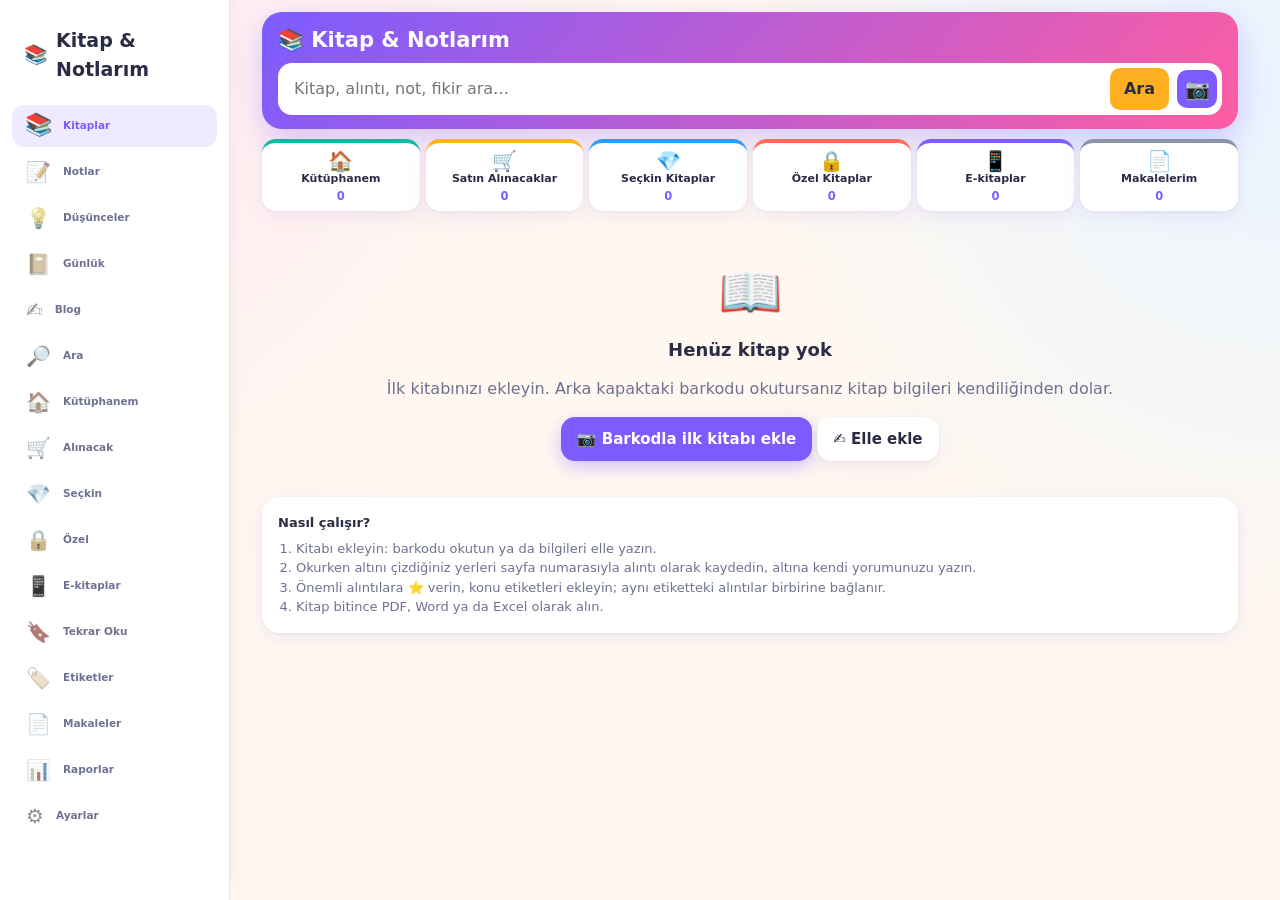
==== commit 110c12eb: "3.5: güvenlik — pdf.js isEvalSupported:false (GHSA-wgrm-67xf-hhpq), CSP, EPUB/blog HTML etkisiz belg" ====
--- a/index.html
+++ b/index.html
@@ -2,6 +2,8 @@
 <html lang="tr">
 <head>
   <meta charset="utf-8">
+  <meta http-equiv="Content-Security-Policy" content="default-src 'self'; script-src 'self' 'sha256-igVigYtmEfnu0jw0HNgCia60e7QGu81M0dDM2ASf4IM='; style-src 'self' 'unsafe-inline' https://fonts.googleapis.com; font-src 'self' data: blob: https://fonts.gstatic.com; img-src 'self' data: blob: https:; connect-src 'self' https://openlibrary.org https://covers.openlibrary.org https://www.googleapis.com https://api.crossref.org; worker-src 'self' blob:; media-src 'self' blob:; object-src 'none'; base-uri 'self'; form-action 'self'; frame-src 'none'">
+  <meta name="referrer" content="no-referrer">
   <meta name="viewport" content="width=device-width, initial-scale=1, viewport-fit=cover">
   <title>Kitap &amp; Notlarım</title>
   <meta name="description" content="Kitaplardan alıntılarınızı sayfa numarasıyla saklayın; düşüncelerinizi ve günlüğünüzü yazın.">
@@ -15,7 +17,7 @@
   <link rel="preconnect" href="https://fonts.googleapis.com">
   <link rel="preconnect" href="https://fonts.gstatic.com" crossorigin>
   <link href="https://fonts.googleapis.com/css2?family=Nunito:wght@400;600;700;800&family=Lora:ital,wght@0,400;0,600;1,400&display=swap" rel="stylesheet">
-  <link rel="stylesheet" href="styles.css?v=3.4">
+  <link rel="stylesheet" href="styles.css?v=3.5">
 </head>
 <body>
   <div id="app">
@@ -35,7 +37,7 @@
   <div id="modal-root"></div>
   <div id="toast" role="status" aria-live="polite"></div>
   <div id="print-area"></div>
-  <script type="module" src="app.js?v=3.4"></script>
+  <script type="module" src="app.js?v=3.5"></script>
   <script>
     // Güvenlik ağı: uygulama birkaç saniye içinde açılamazsa (ör. bozuk önbellek) onarma düğmesi göster.
     (function () {
@@ -47,6 +49,9 @@
         if (window.caches) p.push(caches.keys().then(function (ks) { return Promise.all(ks.map(function (k) { return caches.delete(k); })); }));
         Promise.all(p).catch(function () {}).then(function () { location.replace(location.pathname + '?r=' + Date.now() + location.hash); });
       };
+      // Kapak resmi yüklenemezse gizle; "Onar" düğmeleri (satır içi onclick/onerror kullanılmaz: CSP)
+      document.addEventListener('error', function (e) { var t = e.target; if (t && t.tagName === 'IMG' && t.hasAttribute('data-hide-err')) t.remove(); }, true);
+      document.addEventListener('click', function (e) { var b = e.target.closest && e.target.closest('[data-repair]'); if (b) window.__knRepair(); });
       window.addEventListener('error', function (e) { errs.push((e.message || (e.target && (e.target.src || e.target.href)) || 'hata')); }, true);
       window.addEventListener('unhandledrejection', function (e) { errs.push(String(e.reason && (e.reason.message || e.reason))); });
       setTimeout(function () {
